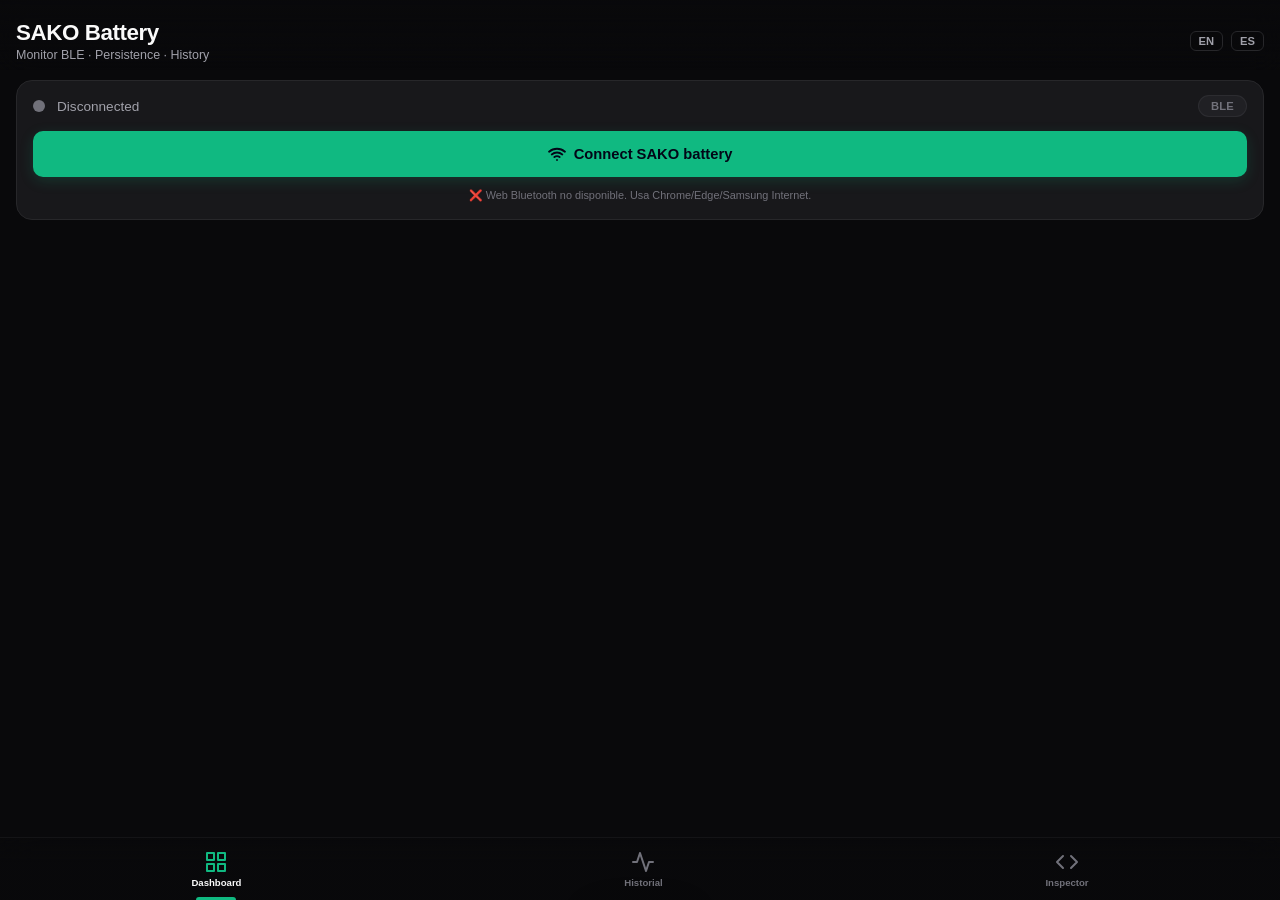
==== index.html @ a0406823 "v1.0.0" ====
<!DOCTYPE html>
<html lang="es">
<head>
    <meta charset="UTF-8">
    <!-- PWA / mobile viewport: user-scalable=yes para accesibilidad (era 'no' antes) -->
    <meta name="viewport" content="width=device-width, initial-scale=1.0, viewport-fit=cover">
    <meta name="theme-color" content="#09090b">
    <meta name="apple-mobile-web-app-capable" content="yes">
    <meta name="apple-mobile-web-app-status-bar-style" content="black-translucent">
    <meta name="description" content="Monitor BLE en tiempo real para baterías SAKO con BMS JBD. Dashboard, historial, export CSV.">
    <title>SAKO Battery Pro</title>

    <!-- PWA manifest -->
    <link rel="manifest" href="manifest.webmanifest">

    <!-- iconos -->
    <link rel="icon" type="image/svg+xml" href="assets/icons/icon.svg">
    <link rel="apple-touch-icon" href="assets/icons/icon-192.png">

    <!-- estilos -->
    <link rel="stylesheet" href="assets/css/styles.css">

    <!-- Install button (visible solo cuando beforeinstallprompt.fire) -->
    <style>
        #installBtn {
            display: none;
            margin: 0 16px 10px;
            background: linear-gradient(135deg, rgba(16,185,129,0.12), rgba(16,185,129,0.04));
            border: 1px solid rgba(16,185,129,0.25);
            color: var(--primary);
        }
        #installBtn:active { transform: scale(0.97); }
    </style>
</head>
<body>
    <div class="ptr-indicator" id="ptrIndicator">
        <div class="ptr-spinner"></div> Sincronizando…
    </div>

    <header>
        <div class="header-row">
            <div>
                <h1>SAKO Battery</h1>
                <div class="subtitle" id="headerSub">Monitor BLE · Persistence · History</div>
            </div>
            <div style="display:flex;align-items:center;gap:8px;">
                <button class="lang-btn active" data-lang="en" onclick="setLang('en')" style="font-size:.7rem;font-weight:700;padding:3px 8px;border-radius:6px;border:1px solid var(--border);background:transparent;color:var(--muted);cursor:pointer;">EN</button>
                <button class="lang-btn" data-lang="es" onclick="setLang('es')" style="font-size:.7rem;font-weight:700;padding:3px 8px;border-radius:6px;border:1px solid var(--border);background:transparent;color:var(--muted);cursor:pointer;">ES</button>
                <div class="header-badge hidden" id="liveBadge">● LIVE</div>
            </div>
        </div>
    </header>

    <div class="install-hint hidden anim-fade" id="installHint">
        💡 <b>Consejo:</b> Toca ⋮ y selecciona <b>"Añadir a pantalla de inicio"</b> para usarla como app nativa.
    </div>

    <!-- CONNECT -->
    <div class="card anim-fade" id="connectCard" style="animation-delay:.05s">
        <div class="status-bar">
            <div class="status-dot-wrap">
                <div class="status-dot" id="statusDot"></div>
                <div class="status-dot-ring" id="statusRing"></div>
            </div>
            <span class="status-text" id="statusText">Desconectado</span>
            <span class="badge badge-idle" id="connBadge">BLE</span>
        </div>
        <div style="padding: 0 16px 16px;">
            <button class="btn" id="connectBtn" onclick="connect()">
                <svg width="18" height="18" viewBox="0 0 24 24" fill="none" stroke="currentColor" stroke-width="2.5" stroke-linecap="round" stroke-linejoin="round"><path d="M5 12.55a11 11 0 0 1 14.08 0"/><path d="M1.42 9a16 16 0 0 1 21.16 0"/><path d="M8.53 16.11a6 6 0 0 1 6.95 0"/><line x1="12" y1="20" x2="12.01" y2="20"/></svg>
                Conectar batería SAKO
            </button>
            <button class="btn hidden" id="installBtn" onclick="installApp()">
                <svg width="18" height="18" viewBox="0 0 24 24" fill="none" stroke="currentColor" stroke-width="2.5" stroke-linecap="round" stroke-linejoin="round"><path d="M21 15v4a2 2 0 0 1-2 2H5a2 2 0 0 1-2-2v-4"/><polyline points="7 10 12 15 17 10"/><line x1="12" y1="15" x2="12" y2="3"/></svg>
                Instalar app
            </button>
            <button class="btn btn-info hidden" id="reconnectBtn" onclick="quickReconnect()">
                <svg width="18" height="18" viewBox="0 0 24 24" fill="none" stroke="currentColor" stroke-width="2.5" stroke-linecap="round" stroke-linejoin="round"><polyline points="23 4 23 10 17 10"/><path d="M20.49 15a9 9 0 1 1-2.12-9.36L23 10"/></svg>
                Reconectar rápido
            </button>
            <button class="btn btn-danger hidden" id="disconnectBtn" onclick="disconnect()">
                <svg width="18" height="18" viewBox="0 0 24 24" fill="none" stroke="currentColor" stroke-width="2.5" stroke-linecap="round" stroke-linejoin="round"><line x1="18" y1="6" x2="6" y2="18"/><line x1="6" y1="6" x2="18" y2="18"/></svg>
                Desconectar
            </button>
            <div class="conn-info" id="autoConnectMsg"></div>
            <div class="conn-info" id="bleSupportMsg" style="font-size:.68rem;color:var(--dim);"></div>
        </div>
    </div>

    <!-- DASHBOARD -->
    <div id="viewDashboard" class="view-section hidden">
        <div style="display:flex; justify-content:center; padding: 14px 0 6px;">
            <div class="ring-wrap">
                <svg width="200" height="200" viewBox="0 0 200 200">
                    <circle class="ring-bg" cx="100" cy="100" r="82"/>
                    <circle class="ring-fill" id="ringFill" cx="100" cy="100" r="82"
                        stroke-dasharray="515.22" stroke-dashoffset="128.81"/>
                </svg>
                <div class="ring-center">
                    <div class="ring-soc" id="dashSoc">--%</div>
                    <div class="ring-label" id="dashCapLabel">320 Ah</div>
                </div>
            </div>
        </div>

        <div class="sparkline-wrap hidden" id="sparkWrap">
            <svg class="sparkline" id="sparkSvg" viewBox="0 0 300 40" preserveAspectRatio="none">
                <defs><linearGradient id="sparkGrad" x1="0" y1="0" x2="0" y2="1"><stop offset="0%" stop-color="rgba(16,185,129,0.3)"/><stop offset="100%" stop-color="rgba(16,185,129,0)"/></linearGradient></defs>
                <path id="sparkPath" fill="none" stroke="var(--success)" stroke-width="1.5" stroke-linejoin="round"/>
                <path id="sparkArea" fill="url(#sparkGrad)"/>
            </svg>
        </div>

        <div class="time-card anim-fade" style="animation-delay:.1s">
            <div class="time-icon">
                <svg viewBox="0 0 24 24"><circle cx="12" cy="12" r="10"/><polyline points="12 6 12 12 16 14"/></svg>
            </div>
            <div style="flex:1;min-width:0">
                <div class="time-label" id="dashTimeLabel">Tiempo restante</div>
                <div class="time-value" id="dashTime">—</div>
                <div class="time-sub" id="dashTimeSub"></div>
                <div class="progress-bar"><div class="progress-fill" id="timeProgress" style="width:0%; background:var(--success);"></div></div>
            </div>
        </div>

        <div class="stats-grid anim-fade" style="animation-delay:.15s">
            <div class="stat"><div class="stat-label">Voltaje</div><div class="stat-value" id="dashV">—</div><div class="stat-unit">V</div></div>
            <div class="stat"><div class="stat-label">Corriente</div><div class="stat-value" id="dashI">—</div><div class="stat-unit">A</div></div>
            <div class="stat"><div class="stat-label">Potencia</div><div class="stat-value" id="dashP">—</div><div class="stat-unit">W</div></div>
            <div class="stat"><div class="stat-label">Cap. rest.</div><div class="stat-value" id="dashCapRem">—</div><div class="stat-unit">Ah</div></div>
            <div class="stat"><div class="stat-label">Cap. total</div><div class="stat-value" id="dashCapTot">—</div><div class="stat-unit">Ah</div></div>
            <div class="stat"><div class="stat-label">Ciclos</div><div class="stat-value" id="dashCyc">—</div><div class="stat-unit">#</div></div>
            <div class="stat"><div class="stat-label">Celdas</div><div class="stat-value" id="dashCells">—</div><div class="stat-unit">S</div></div>
            <div class="stat"><div class="stat-label">Versión SW</div><div class="stat-value" id="dashVer">—</div><div class="stat-unit"></div></div>
            <div class="stat"><div class="stat-label">Protección</div><div class="stat-value" id="dashProt">—</div><div class="stat-unit"></div></div>
        </div>

        <div class="section-title">Temperaturas</div>
        <div class="temp-grid" id="tempGrid"></div>

        <div class="section-title">Estado del BMS</div>
        <div class="card" style="margin-top:0;">
            <div class="card-body" style="padding: 8px 16px;">
                <div class="bms-row"><span>MOSFET carga</span><span id="dashFetChg">—</span></div>
                <div class="bms-row"><span>MOSFET descarga</span><span id="dashFetDsc">—</span></div>
                <div class="bms-row"><span>Balance</span><span id="dashBal">—</span></div>
                <div class="bms-row"><span>Último paquete</span><span id="dashLast">—</span></div>
            </div>
        </div>
    </div>

    <!-- HISTORY -->
    <div id="viewHistory" class="view-section hidden">
        <div class="section-title">Gráfico de tendencias</div>
        <div class="chart-wrap" id="chartWrap">
            <svg class="chart-svg" id="chartSvg" viewBox="0 0 640 220" preserveAspectRatio="none">
                <defs>
                    <linearGradient id="gradV" x1="0" y1="0" x2="0" y2="1">
                        <stop offset="0%" stop-color="rgba(16,185,129,0.22)"/><stop offset="100%" stop-color="rgba(16,185,129,0)"/>
                    </linearGradient>
                    <linearGradient id="gradI" x1="0" y1="0" x2="0" y2="1">
                        <stop offset="0%" stop-color="rgba(59,130,246,0.22)"/><stop offset="100%" stop-color="rgba(59,130,246,0)"/>
                    </linearGradient>
                    <linearGradient id="gradSOC" x1="0" y1="0" x2="0" y2="1">
                        <stop offset="0%" stop-color="rgba(139,92,246,0.12)"/><stop offset="100%" stop-color="rgba(139,92,246,0)"/>
                    </linearGradient>
                </defs>
                <g id="chartGrid" stroke="var(--border)" stroke-width="0.5" opacity="0.4"></g>
                <g id="chartLabels" font-size="9" fill="var(--dim)" font-family="ui-monospace,monospace"></g>
                <path id="areaV" fill="url(#gradV)"/>
                <path id="areaI" fill="url(#gradI)"/>
                <path id="pathV" fill="none" stroke="var(--success)" stroke-width="2.5" stroke-linejoin="round"/>
                <path id="pathI" fill="none" stroke="var(--info)" stroke-width="2.5" stroke-linejoin="round" stroke-dasharray="4,3"/>
                <path id="pathSOC" fill="none" stroke="#a78bfa" stroke-width="1.5" stroke-linejoin="round" opacity="0.7"/>
                <path id="areaSOC" fill="url(#gradSOC)" opacity="0.35"/>
                <g id="pointsV"></g><g id="pointsI"></g><g id="pointsSOC"></g>
                <line id="zeroLine" stroke="var(--dim)" stroke-width="0.5" stroke-dasharray="3,3" opacity="0.5"/>
            </svg>
            <div class="chart-tooltip" id="chartTooltip"></div>
        </div>
        <div class="chart-legend">
            <div class="chart-legend-item"><div class="chart-legend-dot" style="background:var(--success)"></div>Voltaje</div>
            <div class="chart-legend-item"><div class="chart-legend-dot" style="background:var(--info)"></div>Corriente</div>
            <div class="chart-legend-item"><div class="chart-legend-dot" style="background:#a78bfa"></div>SOC</div>
        </div>

        <div class="section-title">Estadísticas de sesión</div>
        <div class="card" style="margin-top:0;">
            <div class="card-body" id="statsBody">
                <div class="stat-row"><span>Lecturas almacenadas</span><span id="statCount">—</span></div>
                <div class="stat-row"><span>Primera lectura</span><span id="statFirst">—</span></div>
                <div class="stat-row"><span>Última lectura</span><span id="statLast">—</span></div>
                <div class="stat-row"><span>Voltaje máx. / mín.</span><span id="statVrange">—</span></div>
                <div class="stat-row"><span>Corriente máx. / mín.</span><span id="statIrange">—</span></div>
                <div class="stat-row"><span>SOC promedio</span><span id="statSocAvg">—</span></div>
                <div class="stat-row"><span>SOC máx. / mín.</span><span id="statSOCrange">—</span></div>
            </div>
        </div>

        <div class="db-controls">
            <button class="btn btn-ghost" onclick="exportCSV()">
                <svg width="16" height="16" viewBox="0 0 24 24" fill="none" stroke="currentColor" stroke-width="2" stroke-linecap="round" stroke-linejoin="round"><path d="M21 15v4a2 2 0 0 1-2 2H5a2 2 0 0 1-2-2v-4"/><polyline points="7 10 12 15 17 10"/><line x1="12" y1="15" x2="12" y2="3"/></svg>
                Exportar CSV
            </button>
            <button class="btn btn-ghost" onclick="clearHistory()" style="color:var(--danger);border-color:rgba(239,68,68,0.3)">
                <svg width="16" height="16" viewBox="0 0 24 24" fill="none" stroke="currentColor" stroke-width="2" stroke-linecap="round" stroke-linejoin="round"><polyline points="3 6 5 6 21 6"/><path d="M19 6v14a2 2 0 0 1-2 2H7a2 2 0 0 1-2-2V6m3 0V4a2 2 0 0 1 2-2h4a2 2 0 0 1 2 2v2"/></svg>
                Borrar historial
            </button>
        </div>
    </div>

    <!-- INSPECTOR -->
    <div id="viewInspector" class="view-section hidden">
        <div class="card anim-fade" style="animation-delay:.05s">
            <div class="card-header">
                <span class="card-title">🧬 Hex dump · paquete 0x03</span>
                <button class="btn btn-sm" onclick="clearPackets()">Limpiar</button>
            </div>
            <div class="card-body">
                <div id="hexDump" style="color:var(--muted); font-size:.8rem; text-align:center; padding:30px 20px;">
                    <svg width="40" height="40" viewBox="0 0 24 24" fill="none" stroke="var(--dim)" stroke-width="1.5" style="margin-bottom:10px"><rect x="2" y="3" width="20" height="14" rx="2"/><line x1="8" y1="21" x2="16" y2="21"/><line x1="12" y1="17" x2="12" y2="21"/></svg><br/>
                    Conecta y espera un paquete…
                </div>
                <div style="margin-top:12px; font-size:.62rem; color:var(--dim); display:flex; flex-wrap:wrap; gap:10px;">
                    <span><span class="hex-cell hl-v" style="display:inline-block;width:10px;height:10px;padding:0;border-radius:2px"></span> Voltaje</span>
                    <span><span class="hex-cell hl-i" style="display:inline-block;width:10px;height:10px;padding:0;border-radius:2px"></span> Corriente</span>
                    <span><span class="hex-cell hl-c" style="display:inline-block;width:10px;height:10px;padding:0;border-radius:2px"></span> Capacidad</span>
                    <span><span class="hex-cell hl-cyc" style="display:inline-block;width:10px;height:10px;padding:0;border-radius:2px"></span> Ciclos</span>
                    <span><span class="hex-cell hl-soc" style="display:inline-block;width:10px;height:10px;padding:0;border-radius:2px"></span> SOC</span>
                    <span><span class="hex-cell hl-t" style="display:inline-block;width:10px;height:10px;padding:0;border-radius:2px"></span> Temp</span>
                </div>
            </div>
        </div>

        <div class="card anim-fade" style="animation-delay:.1s">
            <div class="card-header"><span class="card-title">🔎 Candidatos (todos los offsets)</span></div>
            <div class="card-body" style="padding:0; overflow-x:auto;">
                <table class="candidate-table">
                    <thead><tr>
                        <th>Off</th><th>Hex</th><th>u8</th><th>u16BE/100</th><th>u16LE/100</th>
                        <th>i16BE/100</th><th>i16LE/100</th><th>u16BE/10−273</th><th>Campo JBD</th>
                    </tr></thead>
                    <tbody id="candidateBody"><tr><td colspan="9" style="text-align:center;color:var(--muted);padding:30px 20px;">
                        <svg width="32" height="32" viewBox="0 0 24 24" fill="none" stroke="var(--dim)" stroke-width="1.5" style="margin-bottom:8px"><circle cx="11" cy="11" r="8"/><line x1="21" y1="21" x2="16.65" y2="16.65"/></svg><br/>Esperando paquetes…
                    </td></tr></tbody>
                </table>
            </div>
        </div>

        <div class="card anim-fade" style="animation-delay:.15s">
            <div class="card-header"><span class="card-title">📋 Log</span></div>
            <div class="card-body">
                <div class="log-container" id="log"></div>
            </div>
        </div>
    </div>

    <!-- BOTTOM NAV -->
    <nav class="bottom-nav" id="bottomNav">
        <div class="nav-indicator" id="navIndicator" style="left:0"></div>
        <button class="nav-item active" onclick="setMode('dashboard')" data-mode="dashboard">
            <svg class="nav-icon" viewBox="0 0 24 24" fill="none" stroke="currentColor" stroke-width="2" stroke-linecap="round" stroke-linejoin="round"><rect x="3" y="3" width="7" height="7"/><rect x="14" y="3" width="7" height="7"/><rect x="14" y="14" width="7" height="7"/><rect x="3" y="14" width="7" height="7"/></svg>
            Dashboard
        </button>
        <button class="nav-item" onclick="setMode('history')" data-mode="history">
            <svg class="nav-icon" viewBox="0 0 24 24" fill="none" stroke="currentColor" stroke-width="2" stroke-linecap="round" stroke-linejoin="round"><polyline points="22 12 18 12 15 21 9 3 6 12 2 12"/></svg>
            Historial
        </button>
        <button class="nav-item" onclick="setMode('inspector')" data-mode="inspector">
            <svg class="nav-icon" viewBox="0 0 24 24" fill="none" stroke="currentColor" stroke-width="2" stroke-linecap="round" stroke-linejoin="round"><polyline points="16 18 22 12 16 6"/><polyline points="8 6 2 12 8 18"/></svg>
            Inspector
        </button>
    </nav>

    <div class="toast" id="toast"><span class="toast-icon" id="toastIcon">ℹ️</span><span id="toastText"></span></div>

    <script src="assets/js/app.js"></script>
</body>
</html>
---- assets/css/styles.css ----
:root {
    --bg: #09090b; --card: #18181b; --border: #27272a;
    --text: #fafafa; --muted: #a1a1aa; --dim: #71717a;
    --primary: #10b981; --success: #22c55e; --danger: #ef4444;
    --warning: #f59e0b; --info: #3b82f6; --accent: #8b5cf6;
    --radius: 1rem; --radius-sm: 0.625rem;
}
* { margin: 0; padding: 0; box-sizing: border-box; -webkit-tap-highlight-color: transparent; }
html { scroll-behavior: smooth; }
body { font-family: -apple-system, BlinkMacSystemFont, 'Segoe UI', Roboto, sans-serif;
    background: var(--bg); color: var(--text); min-height: 100vh; padding-bottom: 90px;
    overflow-x: hidden; overscroll-behavior-y: none; -webkit-overflow-scrolling: touch; }

/* ═══════ ANIMATIONS ═══════ */
@keyframes fadeIn { from { opacity:0; transform: translateY(12px); } to { opacity:1; transform: translateY(0); } }
@keyframes fadeInScale { from { opacity:0; transform: scale(0.95); } to { opacity:1; transform: scale(1); } }
@keyframes pulse-ring { 0% { transform: scale(1); opacity:0.6; } 100% { transform: scale(2.2); opacity:0; } }
@keyframes shimmer { 0% { background-position: -200% 0; } 100% { background-position: 200% 0; } }
@keyframes slideUp { from { transform: translateY(100%); opacity:0; } to { transform: translateY(0); opacity:1; } }
@keyframes spin { to { transform: rotate(360deg); } }
.anim-fade { animation: fadeIn .45s cubic-bezier(.22,1,.36,1) both; }
.anim-scale { animation: fadeInScale .4s cubic-bezier(.22,1,.36,1) both; }

/* ═══════ HEADER ═══════ */
header { padding: 20px 16px 8px; position: sticky; top: 0; z-index: 50;
    background: linear-gradient(180deg, rgba(9,9,11,0.92) 0%, rgba(9,9,11,0.6) 60%, transparent 100%);
    backdrop-filter: blur(16px); -webkit-backdrop-filter: blur(16px); }
header h1 { font-size: 1.4rem; font-weight: 800; letter-spacing: -0.02em; }
header .subtitle { color: var(--muted); font-size: 0.78rem; margin-top: 2px; }
.header-row { display: flex; align-items: center; justify-content: space-between; }
.header-badge { font-size: .65rem; padding: 3px 10px; border-radius: 20px; background: rgba(16,185,129,0.12);
    color: var(--primary); border: 1px solid rgba(16,185,129,0.2); font-weight: 600; }

/* ═══════ CARDS ═══════ */
.card { background: var(--card); border: 1px solid var(--border); border-radius: var(--radius);
    margin: 10px 16px; overflow: hidden;
    transition: transform .2s, box-shadow .2s; }
.card:active { transform: scale(0.992); }
.card-glass { background: rgba(24,24,27,0.7); backdrop-filter: blur(12px); border: 1px solid rgba(39,39,42,0.6); }
.card-header { padding: 14px 16px 10px; border-bottom: 1px solid var(--border);
    display: flex; justify-content: space-between; align-items: center; }
.card-title { font-size: 0.82rem; font-weight: 700; letter-spacing: -0.01em; }
.card-body { padding: 16px; }

/* ═══════ BUTTONS ═══════ */
.btn { background: var(--primary); color: #020617; border: none; padding: 14px 20px;
    border-radius: var(--radius-sm); font-size: 0.92rem; font-weight: 700; cursor: pointer;
    width: 100%; touch-action: manipulation; transition: all .15s ease;
    display: flex; align-items: center; justify-content: center; gap: 8px;
    box-shadow: 0 4px 14px rgba(16,185,129,0.18); }
.btn:active { transform: scale(0.96); box-shadow: 0 2px 8px rgba(16,185,129,0.12); }
.btn:disabled { opacity: .45; cursor: not-allowed; transform: none; box-shadow: none; }
.btn-danger { background: var(--danger); color: white; box-shadow: 0 4px 14px rgba(239,68,68,0.18); }
.btn-danger:active { box-shadow: 0 2px 8px rgba(239,68,68,0.12); }
.btn-sm { width: auto; padding: 7px 14px; font-size: 0.72rem; background: rgba(39,39,42,0.6); color: var(--text);
    border: 1px solid var(--border); font-weight: 600; box-shadow: none; border-radius: 8px; }
.btn-ghost { background: transparent; border: 1px solid var(--border); color: var(--muted); box-shadow: none; }
.btn-ghost:active { background: rgba(255,255,255,0.03); }
.btn-info { background: var(--info); color: #020617; box-shadow: 0 4px 14px rgba(59,130,246,0.18); }

/* ═══════ STATUS ═══════ */
.status-bar { display: flex; align-items: center; gap: 12px; padding: 14px 16px; }
.status-dot-wrap { position: relative; width: 12px; height: 12px; }
.status-dot { width: 12px; height: 12px; border-radius: 50%; background: var(--dim); transition: all .3s; position: relative; z-index: 2; }
.status-dot.connected { background: var(--success); }
.status-dot.connecting { background: var(--warning); }
.status-dot-ring { position: absolute; inset: -4px; border-radius: 50%; border: 2px solid var(--success); opacity: 0; z-index: 1; }
.status-dot.connected + .status-dot-ring { animation: pulse-ring 2s cubic-bezier(0,.55,.45,1) infinite; }
.status-text { color: var(--muted); font-size: 0.85rem; flex: 1; font-weight: 500; }

/* ═══════ RING ═══════ */
.ring-wrap { position: relative; width: 200px; height: 200px; margin: 0 auto; }
.ring-wrap svg { transform: rotate(-90deg); filter: drop-shadow(0 0 12px rgba(16,185,129,0.15)); }
.ring-bg { fill: none; stroke: var(--border); stroke-width: 14; }
.ring-fill { fill: none; stroke: var(--success); stroke-width: 14; stroke-linecap: round;
    transition: stroke-dashoffset .9s cubic-bezier(.22,1,.36,1), stroke .4s; }
.ring-center { position: absolute; inset: 0; display: flex; flex-direction: column;
    align-items: center; justify-content: center; }
.ring-soc { font-size: 3.2rem; font-weight: 800; line-height: 1; font-variant-numeric: tabular-nums;
    letter-spacing: -0.03em; }
.ring-label { font-size: .78rem; color: var(--muted); margin-top: 6px; font-weight: 500; }

/* ═══════ STATS ═══════ */
.stats-grid { display: grid; grid-template-columns: repeat(3, 1fr); gap: 8px; margin: 0 16px; }
.stat { background: var(--card); border: 1px solid var(--border); border-radius: var(--radius-sm);
    padding: 14px 6px; text-align: center; transition: all .2s; }
.stat:hover { border-color: rgba(255,255,255,0.08); transform: translateY(-1px); }
.stat-label { font-size: .6rem; color: var(--muted); text-transform: uppercase; letter-spacing: .06em; margin-bottom: 6px; font-weight: 600; }
.stat-value { font-size: 1.05rem; font-weight: 700; font-variant-numeric: tabular-nums; }
.stat-unit { font-size: .68rem; color: var(--dim); margin-top: 2px; }
.stat-skeleton { background: linear-gradient(90deg, rgba(39,39,42,0.5) 25%, rgba(39,39,42,0.8) 50%, rgba(39,39,42,0.5) 75%);
    background-size: 200% 100%; animation: shimmer 1.5s infinite; border-radius: 4px; height: 18px; width: 60%; margin: 0 auto; }

/* ═══════ TIME CARD ═══════ */
.time-card { display: flex; align-items: center; gap: 14px; padding: 16px;
    border: 1px solid var(--border); border-radius: var(--radius); margin: 0 16px 10px;
    background: linear-gradient(135deg, rgba(24,24,27,0.9), rgba(24,24,27,0.6)); }
.time-icon { width: 44px; height: 44px; border-radius: 12px; display: flex; align-items: center; justify-content: center;
    background: linear-gradient(135deg, rgba(59,130,246,0.15), rgba(59,130,246,0.05)); }
.time-icon svg { width: 22px; height: 22px; stroke: var(--info); fill: none; stroke-width: 2.2; stroke-linecap: round; stroke-linejoin: round; }
.time-label { font-size: .72rem; color: var(--muted); font-weight: 600; text-transform: uppercase; letter-spacing: .04em; }
.time-value { font-size: 1.35rem; font-weight: 700; font-variant-numeric: tabular-nums; margin-top: 2px; }
.time-sub { font-size: .72rem; color: var(--dim); margin-top: 4px; }
.progress-bar { width: 100%; height: 5px; background: rgba(39,39,42,0.6); border-radius: 3px; overflow: hidden; margin-top: 10px; }
.progress-fill { height: 100%; border-radius: 3px; transition: width .6s cubic-bezier(.22,1,.36,1); }

/* ═══════ BADGES ═══════ */
.badge { display: inline-block; padding: 4px 12px; border-radius: 20px; font-size: .7rem; font-weight: 700;
    letter-spacing: .02em; transition: all .3s; }
.badge-charging { background: rgba(16,185,129,0.12); color: var(--success); border: 1px solid rgba(16,185,129,0.2); }
.badge-discharging { background: rgba(59,130,246,0.12); color: var(--info); border: 1px solid rgba(59,130,246,0.2); }
.badge-idle { background: rgba(113,113,122,0.1); color: var(--dim); border: 1px solid rgba(113,113,122,0.15); }

/* ═══════ BOTTOM NAV ═══════ */
.bottom-nav { position: fixed; bottom: 0; left: 0; right: 0; z-index: 100;
    background: linear-gradient(180deg, rgba(9,9,11,0.6) 0%, rgba(9,9,11,0.95) 40%);
    backdrop-filter: blur(20px); -webkit-backdrop-filter: blur(20px);
    border-top: 1px solid rgba(39,39,42,0.4); padding: 8px 0 calc(8px + env(safe-area-inset-bottom));
    display: flex; justify-content: space-around; align-items: center; }
.nav-item { display: flex; flex-direction: column; align-items: center; gap: 3px; padding: 4px 16px;
    color: var(--dim); font-size: .6rem; font-weight: 600; cursor: pointer; transition: all .2s;
    border: none; background: none; touch-action: manipulation; }
.nav-item:active { transform: scale(0.9); }
.nav-item.active { color: var(--text); }
.nav-item.active .nav-icon { color: var(--primary); }
.nav-icon { width: 24px; height: 24px; transition: all .2s; }
.nav-indicator { position: absolute; bottom: 0; width: 40px; height: 3px; background: var(--primary);
    border-radius: 3px 3px 0 0; transition: all .35s cubic-bezier(.22,1,.36,1); }

/* ═══════ CHART ═══════ */
.chart-wrap { position: relative; height: 220px; margin: 0 16px; background: var(--card);
    border: 1px solid var(--border); border-radius: var(--radius); overflow: hidden; }
.chart-svg { width: 100%; height: 100%; }
.chart-tooltip { position: absolute; background: rgba(24,24,27,0.97); border: 1px solid var(--border);
    border-radius: 10px; padding: 8px 12px; font-size: .72rem; pointer-events: none; opacity: 0;
    transition: opacity .15s; color: var(--text); z-index: 10; box-shadow: 0 8px 24px rgba(0,0,0,0.4); }
.chart-legend { display: flex; gap: 16px; justify-content: center; margin: 10px 16px; flex-wrap: wrap; }
.chart-legend-item { display: flex; align-items: center; gap: 5px; font-size: .72rem; color: var(--muted); font-weight: 500; }
.chart-legend-dot { width: 8px; height: 8px; border-radius: 50%; }

/* ═══════ SECTIONS ═══════ */
.section-title { font-size: .72rem; color: var(--muted); text-transform: uppercase;
    letter-spacing: .06em; margin: 18px 16px 10px; font-weight: 700; }

/* ═══════ TEMP ═══════ */
.temp-grid { display: grid; grid-template-columns: repeat(3, 1fr); gap: 8px; margin: 0 16px; }
.temp-item { background: var(--card); border: 1px solid var(--border); border-radius: var(--radius-sm);
    padding: 12px 8px; text-align: center; font-size: .85rem; transition: all .2s; }
.temp-item:hover { border-color: rgba(255,255,255,0.08); }
.temp-item span { display: block; color: var(--muted); font-size: .6rem; margin-bottom: 3px; font-weight: 600; text-transform: uppercase; letter-spacing: .04em; }

/* ═══════ LOG ═══════ */
.log-container { background: #0c0c0e; border-radius: 10px; padding: 12px; font-family: ui-monospace, monospace;
    font-size: .68rem; color: var(--muted); max-height: 220px; overflow-y: auto; line-height: 1.6;
    border: 1px solid var(--border); }
.log-entry { margin-bottom: 3px; word-break: break-all; padding: 1px 0; }
.log-err { color: var(--danger); }
.log-ok  { color: var(--success); }
.log-warn{ color: var(--warning); }
.log-info{ color: var(--info); }

/* ═══════ HEX ═══════ */
.hex-grid { display: grid; grid-template-columns: 32px repeat(8, 1fr); gap: 2px;
    font-family: 'SF Mono', ui-monospace, monospace; font-size: .62rem; }
.hex-cell { background: rgba(39,39,42,0.5); padding: 5px 1px; text-align: center;
    border-radius: 3px; color: var(--muted); min-height: 24px;
    display: flex; align-items: center; justify-content: center; transition: all .15s; }
.hex-cell:hover { transform: scale(1.15); z-index: 2; }
.hex-cell.hdr { background: transparent; color: var(--dim); font-weight: 700; }
.hex-cell.off { background: transparent; color: var(--dim); font-weight: 700; }
.hex-cell.data { color: var(--text); font-weight: 700; }
.hex-cell.hl-v  { background: rgba(16,185,129,0.15); color: var(--success); border: 1px solid rgba(16,185,129,0.35); }
.hex-cell.hl-i  { background: rgba(59,130,246,0.15); color: var(--info);    border: 1px solid rgba(59,130,246,0.35); }
.hex-cell.hl-c  { background: rgba(245,158,11,0.15); color: var(--warning); border: 1px solid rgba(245,158,11,0.35); }
.hex-cell.hl-t  { background: rgba(239,68,68,0.15);  color: var(--danger);  border: 1px solid rgba(239,68,68,0.35); }
.hex-cell.hl-soc{ background: rgba(139,92,246,0.15); color: #a78bfa;        border: 1px solid rgba(139,92,246,0.35); }
.hex-cell.hl-cyc{ background: rgba(236,72,153,0.15); color: #f472b6;        border: 1px solid rgba(236,72,153,0.35); }

.candidate-table { width: 100%; border-collapse: collapse; font-size: .72rem; }
.candidate-table th { text-align: left; padding: 8px 6px; color: var(--muted);
    font-weight: 700; border-bottom: 1px solid var(--border); font-size: .6rem; text-transform: uppercase; letter-spacing: .04em; }
.candidate-table td { padding: 7px 6px; border-bottom: 1px solid var(--border); color: var(--text); }
.candidate-table tr:hover td { background: rgba(39,39,42,0.4); }
.match-exact { color: var(--success); font-weight: 700; }
.match-near  { color: var(--warning); font-weight: 600; }

/* ═══════ TOAST ═══════ */
.toast { position: fixed; bottom: calc(20px + env(safe-area-inset-bottom) + 60px); left: 50%;
    transform: translateX(-50%) translateY(140px);
    background: rgba(24,24,27,0.97); border: 1px solid var(--border); color: var(--text);
    padding: 12px 20px; border-radius: 14px; font-size: .85rem; z-index: 200;
    transition: transform .4s cubic-bezier(.34,1.56,.64,1), opacity .3s;
    box-shadow: 0 12px 40px rgba(0,0,0,0.5); backdrop-filter: blur(12px);
    display: flex; align-items: center; gap: 8px; max-width: 90vw; }
.toast.show { transform: translateX(-50%) translateY(0); }
.toast-icon { font-size: 1.1rem; }

/* ═══════ MISC ═══════ */
.hidden { display: none !important; }
.install-hint { background: linear-gradient(135deg, rgba(16,185,129,0.08), rgba(16,185,129,0.02));
    border: 1px solid rgba(16,185,129,0.15); border-radius: var(--radius-sm);
    padding: 12px 16px; margin: 0 16px 10px; font-size: .78rem; color: var(--muted); line-height: 1.5; }
.install-hint b { color: var(--success); }

.stat-row { display: flex; justify-content: space-between; padding: 10px 0; border-bottom: 1px solid var(--border);
    font-size: .82rem; color: var(--muted); }
.stat-row:last-child { border-bottom: none; }
.stat-row span:last-child { color: var(--text); font-weight: 700; }

.db-controls { display: flex; gap: 8px; margin: 0 16px 10px; flex-wrap: wrap; }
.db-controls .btn { flex: 1; min-width: 120px; font-size: .78rem; padding: 10px; border-radius: 10px; }

.empty-state { text-align: center; padding: 50px 20px; color: var(--dim); }
.empty-state svg { width: 56px; height: 56px; stroke: var(--dim); margin-bottom: 16px; opacity: .5; }
.empty-state h3 { font-size: 1rem; color: var(--text); margin-bottom: 6px; }
.empty-state p { font-size: .8rem; }

.bms-row { display: flex; justify-content: space-between; padding: 10px 0; border-bottom: 1px solid var(--border);
    font-size: .82rem; color: var(--muted); align-items: center; }
.bms-row:last-child { border-bottom: none; }
.bms-row span:last-child { color: var(--text); font-weight: 700; font-size: .85rem; }
.bms-tag { font-size: .65rem; padding: 2px 8px; border-radius: 6px; font-weight: 700; }

/* Pull to refresh indicator */
.ptr-indicator { position: fixed; top: -50px; left: 50%; transform: translateX(-50%);
    z-index: 60; transition: top .25s ease, opacity .2s ease; display: flex; align-items: center; gap: 8px;
    background: rgba(24,24,27,0.95); border: 1px solid var(--border); padding: 10px 18px;
    border-radius: 24px; font-size: .78rem; color: var(--muted); font-weight: 600;
    backdrop-filter: blur(12px); box-shadow: 0 4px 20px rgba(0,0,0,0.3); opacity: 0; }
.ptr-indicator.visible { top: 16px; opacity: 1; }
.ptr-spinner { width: 14px; height: 14px; border: 2.5px solid var(--border); border-top-color: var(--primary);
    border-radius: 50%; transition: transform .1s linear; }

/* View transitions */
.view-section { animation: fadeIn .35s cubic-bezier(.22,1,.36,1) both; }

/* Sparkline */
.sparkline-wrap { margin: 0 16px 10px; height: 40px; }
.sparkline { width: 100%; height: 100%; }

/* Connection card improvements */
.conn-info { font-size: .75rem; color: var(--muted); margin-top: 10px; text-align: center; line-height: 1.5; }
.conn-info a { color: var(--info); text-decoration: none; }
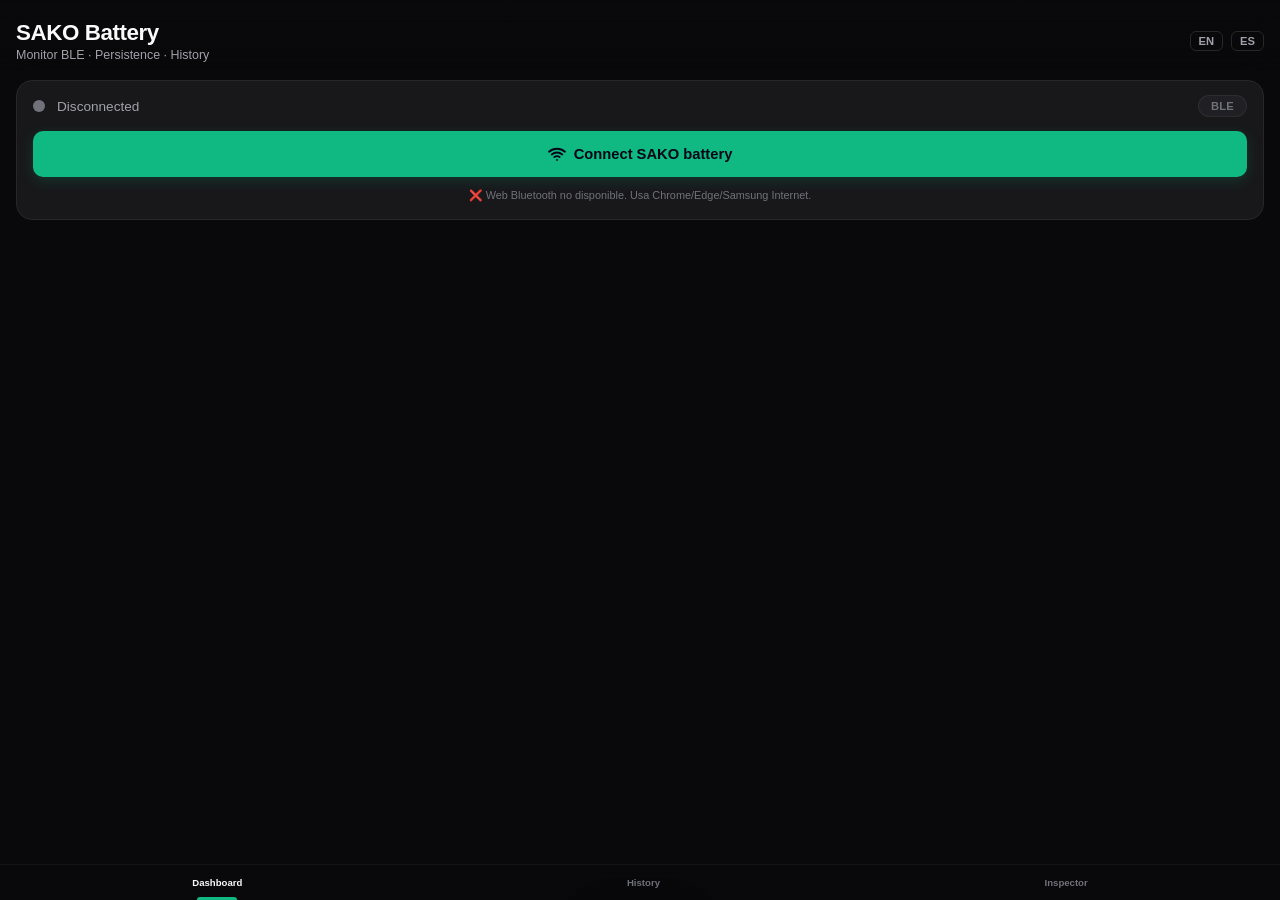
==== commit 5aff8057: "v1.0.0" ====
--- a/index.html
+++ b/index.html
@@ -7,7 +7,7 @@
     <meta name="theme-color" content="#09090b">
     <meta name="apple-mobile-web-app-capable" content="yes">
     <meta name="apple-mobile-web-app-status-bar-style" content="black-translucent">
-    <meta name="description" content="Monitor BLE en tiempo real para baterías SAKO con BMS JBD. Dashboard, historial, export CSV.">
+    <meta name="description" content="Real-time BLE monitor for SAKO / JBD BMS. Dashboard, history, CSV export.">
     <title>SAKO Battery Pro</title>
 
     <!-- PWA manifest -->
@@ -20,7 +20,7 @@
     <!-- estilos -->
     <link rel="stylesheet" href="assets/css/styles.css">
 
-    <!-- Install button (visible solo cuando beforeinstallprompt.fire) -->
+    <!-- Install button (visible only when beforeinstallprompt fires) -->
     <style>
         #installBtn {
             display: none;
@@ -34,7 +34,7 @@
 </head>
 <body>
     <div class="ptr-indicator" id="ptrIndicator">
-        <div class="ptr-spinner"></div> Sincronizando…
+        <div class="ptr-spinner"></div> Syncing…
     </div>
 
     <header>
@@ -52,7 +52,7 @@
     </header>
 
     <div class="install-hint hidden anim-fade" id="installHint">
-        💡 <b>Consejo:</b> Toca ⋮ y selecciona <b>"Añadir a pantalla de inicio"</b> para usarla como app nativa.
+        💡 <b>Tip:</b> Tap ⋮ and select <b>"Add to Home Screen"</b> to use it as a native app.
     </div>
 
     <!-- CONNECT -->
@@ -62,25 +62,25 @@
                 <div class="status-dot" id="statusDot"></div>
                 <div class="status-dot-ring" id="statusRing"></div>
             </div>
-            <span class="status-text" id="statusText">Desconectado</span>
+            <span class="status-text" id="statusText">Disconnected</span>
             <span class="badge badge-idle" id="connBadge">BLE</span>
         </div>
         <div style="padding: 0 16px 16px;">
             <button class="btn" id="connectBtn" onclick="connect()">
                 <svg width="18" height="18" viewBox="0 0 24 24" fill="none" stroke="currentColor" stroke-width="2.5" stroke-linecap="round" stroke-linejoin="round"><path d="M5 12.55a11 11 0 0 1 14.08 0"/><path d="M1.42 9a16 16 0 0 1 21.16 0"/><path d="M8.53 16.11a6 6 0 0 1 6.95 0"/><line x1="12" y1="20" x2="12.01" y2="20"/></svg>
-                Conectar batería SAKO
+                Connect SAKO battery
             </button>
             <button class="btn hidden" id="installBtn" onclick="installApp()">
                 <svg width="18" height="18" viewBox="0 0 24 24" fill="none" stroke="currentColor" stroke-width="2.5" stroke-linecap="round" stroke-linejoin="round"><path d="M21 15v4a2 2 0 0 1-2 2H5a2 2 0 0 1-2-2v-4"/><polyline points="7 10 12 15 17 10"/><line x1="12" y1="15" x2="12" y2="3"/></svg>
-                Instalar app
+                Install app
             </button>
             <button class="btn btn-info hidden" id="reconnectBtn" onclick="quickReconnect()">
                 <svg width="18" height="18" viewBox="0 0 24 24" fill="none" stroke="currentColor" stroke-width="2.5" stroke-linecap="round" stroke-linejoin="round"><polyline points="23 4 23 10 17 10"/><path d="M20.49 15a9 9 0 1 1-2.12-9.36L23 10"/></svg>
-                Reconectar rápido
+                Quick reconnect
             </button>
             <button class="btn btn-danger hidden" id="disconnectBtn" onclick="disconnect()">
                 <svg width="18" height="18" viewBox="0 0 24 24" fill="none" stroke="currentColor" stroke-width="2.5" stroke-linecap="round" stroke-linejoin="round"><line x1="18" y1="6" x2="6" y2="18"/><line x1="6" y1="6" x2="18" y2="18"/></svg>
-                Desconectar
+                Disconnect
             </button>
             <div class="conn-info" id="autoConnectMsg"></div>
             <div class="conn-info" id="bleSupportMsg" style="font-size:.68rem;color:var(--dim);"></div>
@@ -116,7 +116,7 @@
                 <svg viewBox="0 0 24 24"><circle cx="12" cy="12" r="10"/><polyline points="12 6 12 12 16 14"/></svg>
             </div>
             <div style="flex:1;min-width:0">
-                <div class="time-label" id="dashTimeLabel">Tiempo restante</div>
+                <div class="time-label" id="dashTimeLabel">Time remaining</div>
                 <div class="time-value" id="dashTime">—</div>
                 <div class="time-sub" id="dashTimeSub"></div>
                 <div class="progress-bar"><div class="progress-fill" id="timeProgress" style="width:0%; background:var(--success);"></div></div>
@@ -124,34 +124,34 @@
         </div>
 
         <div class="stats-grid anim-fade" style="animation-delay:.15s">
-            <div class="stat"><div class="stat-label">Voltaje</div><div class="stat-value" id="dashV">—</div><div class="stat-unit">V</div></div>
-            <div class="stat"><div class="stat-label">Corriente</div><div class="stat-value" id="dashI">—</div><div class="stat-unit">A</div></div>
-            <div class="stat"><div class="stat-label">Potencia</div><div class="stat-value" id="dashP">—</div><div class="stat-unit">W</div></div>
-            <div class="stat"><div class="stat-label">Cap. rest.</div><div class="stat-value" id="dashCapRem">—</div><div class="stat-unit">Ah</div></div>
+            <div class="stat"><div class="stat-label">Voltage</div><div class="stat-value" id="dashV">—</div><div class="stat-unit">V</div></div>
+            <div class="stat"><div class="stat-label">Current</div><div class="stat-value" id="dashI">—</div><div class="stat-unit">A</div></div>
+            <div class="stat"><div class="stat-label">Power</div><div class="stat-value" id="dashP">—</div><div class="stat-unit">W</div></div>
+            <div class="stat"><div class="stat-label">Cap. rem.</div><div class="stat-value" id="dashCapRem">—</div><div class="stat-unit">Ah</div></div>
             <div class="stat"><div class="stat-label">Cap. total</div><div class="stat-value" id="dashCapTot">—</div><div class="stat-unit">Ah</div></div>
-            <div class="stat"><div class="stat-label">Ciclos</div><div class="stat-value" id="dashCyc">—</div><div class="stat-unit">#</div></div>
-            <div class="stat"><div class="stat-label">Celdas</div><div class="stat-value" id="dashCells">—</div><div class="stat-unit">S</div></div>
-            <div class="stat"><div class="stat-label">Versión SW</div><div class="stat-value" id="dashVer">—</div><div class="stat-unit"></div></div>
-            <div class="stat"><div class="stat-label">Protección</div><div class="stat-value" id="dashProt">—</div><div class="stat-unit"></div></div>
-        </div>
-
-        <div class="section-title">Temperaturas</div>
+            <div class="stat"><div class="stat-label">Cycles</div><div class="stat-value" id="dashCyc">—</div><div class="stat-unit">#</div></div>
+            <div class="stat"><div class="stat-label">Cells</div><div class="stat-value" id="dashCells">—</div><div class="stat-unit">S</div></div>
+            <div class="stat"><div class="stat-label">SW Ver.</div><div class="stat-value" id="dashVer">—</div><div class="stat-unit"></div></div>
+            <div class="stat"><div class="stat-label">Protection</div><div class="stat-value" id="dashProt">—</div><div class="stat-unit"></div></div>
+        </div>
+
+        <div class="section-title">Temperatures</div>
         <div class="temp-grid" id="tempGrid"></div>
 
-        <div class="section-title">Estado del BMS</div>
+        <div class="section-title">BMS Status</div>
         <div class="card" style="margin-top:0;">
             <div class="card-body" style="padding: 8px 16px;">
-                <div class="bms-row"><span>MOSFET carga</span><span id="dashFetChg">—</span></div>
-                <div class="bms-row"><span>MOSFET descarga</span><span id="dashFetDsc">—</span></div>
+                <div class="bms-row"><span>Charge MOSFET</span><span id="dashFetChg">—</span></div>
+                <div class="bms-row"><span>Discharge MOSFET</span><span id="dashFetDsc">—</span></div>
                 <div class="bms-row"><span>Balance</span><span id="dashBal">—</span></div>
-                <div class="bms-row"><span>Último paquete</span><span id="dashLast">—</span></div>
+                <div class="bms-row"><span>Last packet</span><span id="dashLast">—</span></div>
             </div>
         </div>
     </div>
 
     <!-- HISTORY -->
     <div id="viewHistory" class="view-section hidden">
-        <div class="section-title">Gráfico de tendencias</div>
+        <div class="section-title">Trend Chart</div>
         <div class="chart-wrap" id="chartWrap">
             <svg class="chart-svg" id="chartSvg" viewBox="0 0 640 220" preserveAspectRatio="none">
                 <defs>
@@ -184,27 +184,27 @@
             <div class="chart-legend-item"><div class="chart-legend-dot" style="background:#a78bfa"></div>SOC</div>
         </div>
 
-        <div class="section-title">Estadísticas de sesión</div>
+        <div class="section-title">Session Statistics</div>
         <div class="card" style="margin-top:0;">
             <div class="card-body" id="statsBody">
-                <div class="stat-row"><span>Lecturas almacenadas</span><span id="statCount">—</span></div>
-                <div class="stat-row"><span>Primera lectura</span><span id="statFirst">—</span></div>
-                <div class="stat-row"><span>Última lectura</span><span id="statLast">—</span></div>
-                <div class="stat-row"><span>Voltaje máx. / mín.</span><span id="statVrange">—</span></div>
-                <div class="stat-row"><span>Corriente máx. / mín.</span><span id="statIrange">—</span></div>
-                <div class="stat-row"><span>SOC promedio</span><span id="statSocAvg">—</span></div>
-                <div class="stat-row"><span>SOC máx. / mín.</span><span id="statSOCrange">—</span></div>
+                <div class="stat-row"><span>Stored readings</span><span id="statCount">—</span></div>
+                <div class="stat-row"><span>First reading</span><span id="statFirst">—</span></div>
+                <div class="stat-row"><span>Last reading</span><span id="statLast">—</span></div>
+                <div class="stat-row"><span>Voltage max / min</span><span id="statVrange">—</span></div>
+                <div class="stat-row"><span>Current max / min</span><span id="statIrange">—</span></div>
+                <div class="stat-row"><span>SOC average</span><span id="statSocAvg">—</span></div>
+                <div class="stat-row"><span>SOC max / min</span><span id="statSOCrange">—</span></div>
             </div>
         </div>
 
         <div class="db-controls">
             <button class="btn btn-ghost" onclick="exportCSV()">
                 <svg width="16" height="16" viewBox="0 0 24 24" fill="none" stroke="currentColor" stroke-width="2" stroke-linecap="round" stroke-linejoin="round"><path d="M21 15v4a2 2 0 0 1-2 2H5a2 2 0 0 1-2-2v-4"/><polyline points="7 10 12 15 17 10"/><line x1="12" y1="15" x2="12" y2="3"/></svg>
-                Exportar CSV
+                Export CSV
             </button>
             <button class="btn btn-ghost" onclick="clearHistory()" style="color:var(--danger);border-color:rgba(239,68,68,0.3)">
                 <svg width="16" height="16" viewBox="0 0 24 24" fill="none" stroke="currentColor" stroke-width="2" stroke-linecap="round" stroke-linejoin="round"><polyline points="3 6 5 6 21 6"/><path d="M19 6v14a2 2 0 0 1-2 2H7a2 2 0 0 1-2-2V6m3 0V4a2 2 0 0 1 2-2h4a2 2 0 0 1 2 2v2"/></svg>
-                Borrar historial
+                Clear history
             </button>
         </div>
     </div>
@@ -213,13 +213,13 @@
     <div id="viewInspector" class="view-section hidden">
         <div class="card anim-fade" style="animation-delay:.05s">
             <div class="card-header">
-                <span class="card-title">🧬 Hex dump · paquete 0x03</span>
-                <button class="btn btn-sm" onclick="clearPackets()">Limpiar</button>
+                <span class="card-title">🧬 Hex dump · packet 0x03</span>
+                <button class="btn btn-sm" onclick="clearPackets()">Clear</button>
             </div>
             <div class="card-body">
                 <div id="hexDump" style="color:var(--muted); font-size:.8rem; text-align:center; padding:30px 20px;">
                     <svg width="40" height="40" viewBox="0 0 24 24" fill="none" stroke="var(--dim)" stroke-width="1.5" style="margin-bottom:10px"><rect x="2" y="3" width="20" height="14" rx="2"/><line x1="8" y1="21" x2="16" y2="21"/><line x1="12" y1="17" x2="12" y2="21"/></svg><br/>
-                    Conecta y espera un paquete…
+                    Connect and wait for a packet…
                 </div>
                 <div style="margin-top:12px; font-size:.62rem; color:var(--dim); display:flex; flex-wrap:wrap; gap:10px;">
                     <span><span class="hex-cell hl-v" style="display:inline-block;width:10px;height:10px;padding:0;border-radius:2px"></span> Voltaje</span>
@@ -233,7 +233,7 @@
         </div>
 
         <div class="card anim-fade" style="animation-delay:.1s">
-            <div class="card-header"><span class="card-title">🔎 Candidatos (todos los offsets)</span></div>
+            <div class="card-header"><span class="card-title">🔎 Candidates (all offsets)</span></div>
             <div class="card-body" style="padding:0; overflow-x:auto;">
                 <table class="candidate-table">
                     <thead><tr>
@@ -241,7 +241,7 @@
                         <th>i16BE/100</th><th>i16LE/100</th><th>u16BE/10−273</th><th>Campo JBD</th>
                     </tr></thead>
                     <tbody id="candidateBody"><tr><td colspan="9" style="text-align:center;color:var(--muted);padding:30px 20px;">
-                        <svg width="32" height="32" viewBox="0 0 24 24" fill="none" stroke="var(--dim)" stroke-width="1.5" style="margin-bottom:8px"><circle cx="11" cy="11" r="8"/><line x1="21" y1="21" x2="16.65" y2="16.65"/></svg><br/>Esperando paquetes…
+                        <svg width="32" height="32" viewBox="0 0 24 24" fill="none" stroke="var(--dim)" stroke-width="1.5" style="margin-bottom:8px"><circle cx="11" cy="11" r="8"/><line x1="21" y1="21" x2="16.65" y2="16.65"/></svg><br/>Waiting for packets…
                     </td></tr></tbody>
                 </table>
             </div>
@@ -258,15 +258,15 @@
     <!-- BOTTOM NAV -->
     <nav class="bottom-nav" id="bottomNav">
         <div class="nav-indicator" id="navIndicator" style="left:0"></div>
-        <button class="nav-item active" onclick="setMode('dashboard')" data-mode="dashboard">
+        <button class="nav-item active" onclick="setMode('dashboard')" data-mode="dashboard" data-i18n-nav="nav_dashboard">
             <svg class="nav-icon" viewBox="0 0 24 24" fill="none" stroke="currentColor" stroke-width="2" stroke-linecap="round" stroke-linejoin="round"><rect x="3" y="3" width="7" height="7"/><rect x="14" y="3" width="7" height="7"/><rect x="14" y="14" width="7" height="7"/><rect x="3" y="14" width="7" height="7"/></svg>
             Dashboard
         </button>
-        <button class="nav-item" onclick="setMode('history')" data-mode="history">
+        <button class="nav-item" onclick="setMode('history')" data-mode="history" data-i18n-nav="nav_history">
             <svg class="nav-icon" viewBox="0 0 24 24" fill="none" stroke="currentColor" stroke-width="2" stroke-linecap="round" stroke-linejoin="round"><polyline points="22 12 18 12 15 21 9 3 6 12 2 12"/></svg>
-            Historial
+            History
         </button>
-        <button class="nav-item" onclick="setMode('inspector')" data-mode="inspector">
+        <button class="nav-item" onclick="setMode('inspector')" data-mode="inspector" data-i18n-nav="nav_inspector">
             <svg class="nav-icon" viewBox="0 0 24 24" fill="none" stroke="currentColor" stroke-width="2" stroke-linecap="round" stroke-linejoin="round"><polyline points="16 18 22 12 16 6"/><polyline points="8 6 2 12 8 18"/></svg>
             Inspector
         </button>
